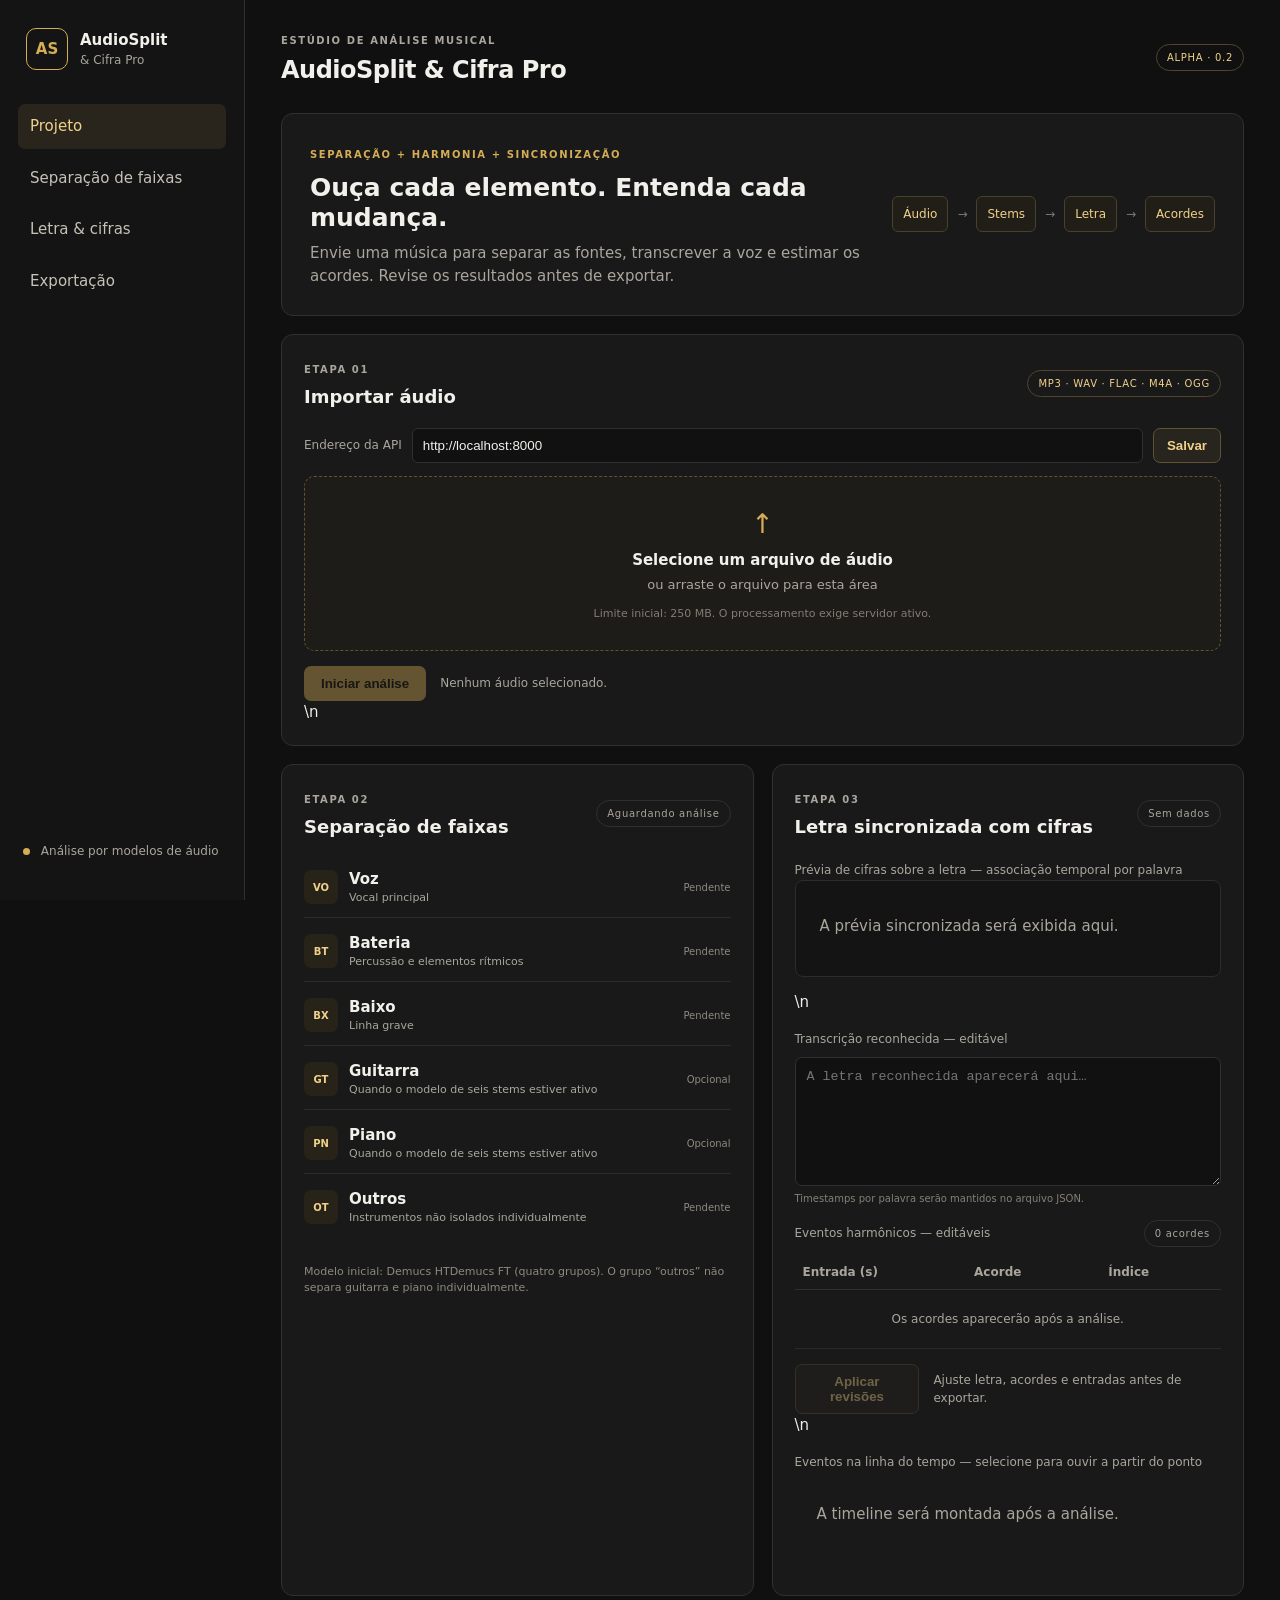
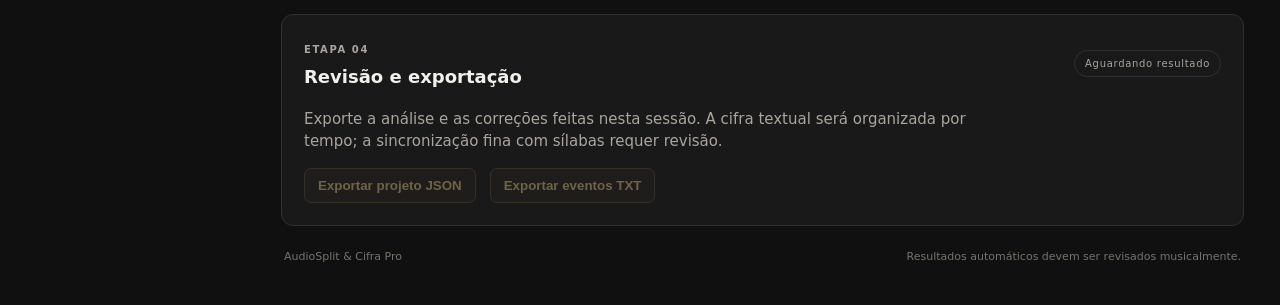
==== frontend/index.html @ b0088428 "fix: corrigir linhas de stems opcionais na interface" ====
<!doctype html>
<html lang="pt-BR">
<head>
  <meta charset="utf-8">
  <meta name="viewport" content="width=device-width,initial-scale=1">
  <meta name="theme-color" content="#101010">
  <meta name="description" content="Separação de faixas e sincronização de cifras com a letra.">
  <title>AudioSplit & Cifra Pro</title>
  <link rel="stylesheet" href="./styles.css">
</head>
<body>
<div class="app-shell">
  <aside class="sidebar" id="sidebar">
    <div class="brand"><span class="brand-mark">AS</span><div><strong>AudioSplit</strong><small>& Cifra Pro</small></div></div>
    <nav aria-label="Navegação principal">
      <a class="nav-item active" href="#projeto">Projeto</a>
      <a class="nav-item" href="#faixas">Separação de faixas</a>
      <a class="nav-item" href="#letra-cifras">Letra & cifras</a>
      <a class="nav-item" href="#exportacao">Exportação</a>
    </nav>
    <div class="sidebar-note"><span class="status-dot"></span> Análise por modelos de áudio</div>
  </aside>
  <main class="main-content">
    <header class="topbar">
      <button class="icon-button" id="menu-toggle" aria-label="Abrir ou recolher menu">☰</button>
      <div><span class="eyebrow">ESTÚDIO DE ANÁLISE MUSICAL</span><h1>AudioSplit & Cifra Pro</h1></div>
      <span class="version">ALPHA · 0.2</span>
    </header>

    <section class="intro panel" id="projeto">
      <div><span class="eyebrow gold">SEPARAÇÃO + HARMONIA + SINCRONIZAÇÃO</span>
        <h2>Ouça cada elemento. Entenda cada mudança.</h2>
        <p>Envie uma música para separar as fontes, transcrever a voz e estimar os acordes. Revise os resultados antes de exportar.</p>
      </div>
      <div class="pipeline" aria-label="Etapas do processamento"><span>Áudio</span><i>→</i><span>Stems</span><i>→</i><span>Letra</span><i>→</i><span>Acordes</span></div>
    </section>

    <section class="panel upload-panel">
      <div class="section-heading"><div><span class="eyebrow">ETAPA 01</span><h2>Importar áudio</h2></div><span class="tag">MP3 · WAV · FLAC · M4A · OGG</span></div>
      <div class="api-config"><label for="api-url">Endereço da API</label><input id="api-url" type="url" placeholder="http://localhost:8000"><button id="save-api" class="secondary-button">Salvar</button></div>
      <label class="dropzone" for="audio-file" id="dropzone">
        <span class="upload-icon">↑</span><strong>Selecione um arquivo de áudio</strong>
        <span>ou arraste o arquivo para esta área</span><small>Limite inicial: 250 MB. O processamento exige servidor ativo.</small>
        <input id="audio-file" type="file" accept="audio/*,.flac">
      </label>
      <div class="file-row" id="file-info" hidden></div>
      <div class="actions"><button class="primary-button" id="start-analysis" disabled>Iniciar análise</button><span class="helper" id="upload-status" role="status">Nenhum áudio selecionado.</span></div>\n      <audio id="source-player" class="source-player" controls hidden></audio>
      <div class="job-progress" id="job-progress" hidden><div class="progress-track"><span id="progress-fill"></span></div><div class="progress-meta"><span id="job-message">Aguardando…</span><strong id="progress-value">0%</strong></div></div>
    </section>

    <section class="workspace-grid">
      <section class="panel" id="faixas">
        <div class="section-heading"><div><span class="eyebrow">ETAPA 02</span><h2>Separação de faixas</h2></div><span class="tag muted" id="stems-status">Aguardando análise</span></div>
        <div class="stem-list">
          <div class="stem" data-stem="vocals"><span class="stem-icon">VO</span><div><strong>Voz</strong><small>Vocal principal</small></div><span class="pending">Pendente</span></div>
          <div class="stem" data-stem="drums"><span class="stem-icon">BT</span><div><strong>Bateria</strong><small>Percussão e elementos rítmicos</small></div><span class="pending">Pendente</span></div>
          <div class="stem" data-stem="bass"><span class="stem-icon">BX</span><div><strong>Baixo</strong><small>Linha grave</small></div><span class="pending">Pendente</span></div>
          <div class="stem" data-stem="guitar"><span class="stem-icon">GT</span><div><strong>Guitarra</strong><small>Quando o modelo de seis stems estiver ativo</small></div><span class="pending">Opcional</span></div>
          <div class="stem" data-stem="piano"><span class="stem-icon">PN</span><div><strong>Piano</strong><small>Quando o modelo de seis stems estiver ativo</small></div><span class="pending">Opcional</span></div>
          <div class="stem" data-stem="other"><span class="stem-icon">OT</span><div><strong>Outros</strong><small>Instrumentos não isolados individualmente</small></div><span class="pending">Pendente</span></div>
        </div>
        <div id="stem-players" class="stem-players"></div>
        <p class="disclaimer">Modelo inicial: Demucs HTDemucs FT (quatro grupos). O grupo “outros” não separa guitarra e piano individualmente.</p>
      </section>

      <section class="panel" id="letra-cifras">
        <div class="section-heading"><div><span class="eyebrow">ETAPA 03</span><h2>Letra sincronizada com cifras</h2></div><span class="tag muted" id="timeline-status">Sem dados</span></div>
        <div class="result-block"><label>Prévia de cifras sobre a letra — associação temporal por palavra</label><div id="lyric-chord-view" class="lyric-chord-view"><span class="empty-cell">A prévia sincronizada será exibida aqui.</span></div></div>\n        <div class="result-block"><label for="lyrics-editor">Transcrição reconhecida — editável</label><textarea id="lyrics-editor" rows="7" placeholder="A letra reconhecida aparecerá aqui…"></textarea><small id="lyric-meta">Timestamps por palavra serão mantidos no arquivo JSON.</small></div>
        <div class="result-block"><div class="section-heading compact"><label>Eventos harmônicos — editáveis</label><span id="chord-count" class="tag muted">0 acordes</span></div>
          <div class="table-wrap"><table class="chord-table"><thead><tr><th>Entrada (s)</th><th>Acorde</th><th>Índice</th></tr></thead><tbody id="chord-rows"><tr><td colspan="3" class="empty-cell">Os acordes aparecerão após a análise.</td></tr></tbody></table></div>
        </div>
        <div class="actions"><button class="secondary-button" id="save-edits" disabled>Aplicar revisões</button><span class="helper" id="edit-status">Ajuste letra, acordes e entradas antes de exportar.</span></div>\n        <div class="result-block"><label>Eventos na linha do tempo — selecione para ouvir a partir do ponto</label><div id="timeline-events" class="timeline-events"><span class="empty-cell">A timeline será montada após a análise.</span></div></div>
      </section>
    </section>

    <section class="panel export-panel" id="exportacao">
      <div class="section-heading"><div><span class="eyebrow">ETAPA 04</span><h2>Revisão e exportação</h2></div><span class="tag muted" id="export-status">Aguardando resultado</span></div>
      <p>Exporte a análise e as correções feitas nesta sessão. A cifra textual será organizada por tempo; a sincronização fina com sílabas requer revisão.</p>
      <div class="actions"><button class="secondary-button" id="export-json" disabled>Exportar projeto JSON</button><button class="secondary-button" id="export-text" disabled>Exportar eventos TXT</button></div>
    </section>
    <footer>AudioSplit & Cifra Pro <span>Resultados automáticos devem ser revisados musicalmente.</span></footer>
  </main>
</div>
<script src="./app.js"></script>
</body>
</html>
---- frontend/styles.css ----
:root{color-scheme:dark;--bg:#101010;--panel:#191919;--panel2:#202020;--line:#303030;--text:#f2f0eb;--muted:#aaa69d;--gold:#d5ad55;--gold2:#f0d18b;--green:#76b58a}*{box-sizing:border-box}body{margin:0;background:var(--bg);color:var(--text);font:15px/1.5 Inter,ui-sans-serif,system-ui,-apple-system,"Segoe UI",sans-serif}.app-shell{min-height:100vh}.sidebar{position:fixed;inset:0 auto 0 0;width:245px;background:#141414;border-right:1px solid var(--line);padding:28px 18px;display:flex;flex-direction:column;z-index:5;transition:transform .2s}.brand{display:flex;align-items:center;gap:12px;padding:0 8px 34px}.brand-mark{display:grid;place-items:center;width:42px;height:42px;border:1px solid var(--gold);border-radius:10px;color:var(--gold);font-weight:800}.brand strong,.brand small{display:block}.brand small{color:var(--muted);font-size:12px}.sidebar nav{display:grid;gap:7px}.nav-item{color:#c7c2b8;text-decoration:none;padding:11px 12px;border-radius:7px}.nav-item:hover,.nav-item.active{background:#29251d;color:var(--gold2)}.sidebar-note{margin-top:auto;color:var(--muted);font-size:12px;padding:12px 5px}.status-dot{display:inline-block;width:7px;height:7px;background:var(--gold);border-radius:50%;margin-right:7px}.main-content{margin-left:245px;max-width:1600px;padding:28px 36px 20px}.topbar{display:flex;align-items:center;gap:16px;margin-bottom:25px}.topbar h1{font-size:24px;margin:1px 0 0;letter-spacing:-.5px}.eyebrow{font-size:10px;letter-spacing:1.6px;color:var(--muted);font-weight:700}.gold{color:var(--gold)}.version,.tag{margin-left:auto;border:1px solid #51452c;color:var(--gold2);border-radius:20px;padding:5px 10px;font-size:10px;letter-spacing:.7px}.tag.muted{border-color:var(--line);color:var(--muted)}.icon-button{display:none;background:none;border:1px solid var(--line);color:var(--text);padding:8px 10px;border-radius:7px}.panel{background:var(--panel);border:1px solid var(--line);border-radius:12px;padding:22px;margin-bottom:18px}.intro{display:flex;align-items:center;justify-content:space-between;gap:28px;padding:28px}.intro h2{font-size:25px;line-height:1.2;margin:9px 0}.intro p,.export-panel p{color:var(--muted);max-width:700px;margin:0}.pipeline{display:flex;align-items:center;gap:9px;white-space:nowrap;color:var(--gold2);font-size:12px}.pipeline span{padding:8px 10px;border:1px solid #49402e;border-radius:6px;background:#211e18}.pipeline i{font-style:normal;color:#777}.section-heading{display:flex;align-items:center;justify-content:space-between;margin-bottom:18px}.section-heading h2{font-size:18px;margin:3px 0 0}.dropzone{min-height:175px;border:1px dashed #625234;border-radius:10px;background:#1e1c18;display:flex;flex-direction:column;align-items:center;justify-content:center;gap:4px;cursor:pointer;text-align:center;padding:18px}.dropzone:hover{border-color:var(--gold);background:#242118}.upload-icon{font-size:27px;color:var(--gold)}.dropzone>span:not(.upload-icon){font-size:13px;color:var(--muted)}.dropzone small{color:#817d73;font-size:11px;margin-top:7px}.dropzone input{position:absolute;width:1px;height:1px;opacity:0}.file-row{margin-top:12px;color:var(--gold2);font-size:13px}.actions{display:flex;align-items:center;gap:14px;margin-top:15px}.primary-button{background:var(--gold);color:#17130b;border:0;border-radius:7px;padding:10px 17px;font-weight:750;cursor:pointer}.primary-button:disabled{opacity:.4;cursor:not-allowed}.helper{font-size:12px;color:var(--muted)}.workspace-grid{display:grid;grid-template-columns:1fr 1fr;gap:18px}.workspace-grid .panel{margin-bottom:18px}.stem-list{display:grid;gap:4px}.stem{display:flex;align-items:center;gap:11px;padding:10px 0;border-bottom:1px solid #2b2b2b}.stem:last-child{border:0}.stem-icon{width:34px;height:34px;display:grid;place-items:center;background:#282319;color:var(--gold2);border-radius:7px;font-size:10px;font-weight:800}.stem div{flex:1}.stem strong,.stem small{display:block}.stem small{color:var(--muted);font-size:11px}.pending{font-size:10px;color:#8f8a80}.disclaimer{font-size:11px;color:#8e897f;margin:13px 0 0}.timeline-empty{min-height:230px;display:flex;flex-direction:column;align-items:center;justify-content:center;text-align:center;padding:12px}.wave-symbol{font-size:36px;color:var(--gold);margin-bottom:8px}.timeline-empty p{max-width:390px;color:var(--muted);font-size:12px;margin:7px 0}.export-panel{min-height:110px}footer{display:flex;justify-content:space-between;color:#77736b;font-size:11px;padding:5px 3px 20px}@media(max-width:1050px){.intro{align-items:flex-start;flex-direction:column}.pipeline{flex-wrap:wrap}.workspace-grid{grid-template-columns:1fr}}@media(max-width:700px){.sidebar{transform:translateX(-100%);box-shadow:12px 0 35px #0008}.sidebar.open{transform:translateX(0)}.main-content{margin-left:0;padding:18px 14px}.icon-button{display:block}.topbar h1{font-size:19px}.version{font-size:9px}.panel{padding:17px}.intro{padding:21px}.intro h2{font-size:21px}.pipeline{gap:5px}.pipeline span{padding:6px 7px;font-size:10px}.actions{align-items:flex-start;flex-direction:column}.stem small{max-width:190px}footer{gap:10px;flex-direction:column}}
/* Upload and analysis controls */
.api-config{display:flex;align-items:center;gap:10px;margin:0 0 13px}.api-config label,.result-block>label,.compact>label{font-size:12px;color:var(--muted)}.api-config input{flex:1;min-width:0;background:#111;border:1px solid var(--line);border-radius:6px;color:var(--text);padding:9px 10px}.secondary-button{background:#28251f;color:var(--gold2);border:1px solid #625234;border-radius:7px;padding:9px 13px;font-weight:650;cursor:pointer}.secondary-button:disabled{opacity:.4;cursor:not-allowed}.dropzone.dragging{border-color:var(--gold);background:#29251b}.job-progress{margin-top:17px}.progress-track{height:7px;background:#333;border-radius:10px;overflow:hidden}.progress-track span{display:block;height:100%;width:0;background:var(--gold);transition:width .3s}.progress-meta{display:flex;justify-content:space-between;gap:12px;margin-top:7px;color:var(--muted);font-size:11px}.progress-meta strong{color:var(--gold2)}.error-text{color:#e28d7d!important}.stem .ready{color:var(--green)}.stem-players{display:grid;gap:9px;margin-top:14px}.stem-player{display:grid;grid-template-columns:58px 1fr;align-items:center;gap:10px}.stem-player strong{font-size:10px;color:var(--gold2)}.stem-player audio{width:100%;height:34px}.result-block{margin:14px 0}.result-block textarea{display:block;width:100%;margin-top:7px;background:#111;border:1px solid var(--line);border-radius:7px;color:var(--text);padding:11px;resize:vertical;font:13px/1.6 inherit}.result-block small{display:block;color:#858077;font-size:10px;margin-top:5px}.compact{margin:0 0 8px}.compact .tag{margin-left:auto}.table-wrap{overflow-x:auto}.chord-table{width:100%;border-collapse:collapse;font-size:12px}.chord-table th{text-align:left;color:var(--muted);font-weight:600;padding:8px;border-bottom:1px solid var(--line)}.chord-table td{padding:6px 8px;border-bottom:1px solid #292929}.chord-table input{width:100%;min-width:70px;background:#111;border:1px solid #3a3a3a;border-radius:5px;color:var(--text);padding:7px}.chord-table td:first-child{width:36%}.chord-table td:last-child{color:var(--muted);white-space:nowrap}.empty-cell{text-align:center;color:var(--muted);padding:20px!important}.section-heading.compact{margin-bottom:8px}
@media(max-width:700px){.api-config{flex-wrap:wrap}.api-config label{width:100%}.api-config input{min-width:65%}.stem-player{grid-template-columns:45px 1fr}.chord-table{min-width:310px}}

.source-player{display:block;width:100%;height:38px;margin-top:14px}.source-player[hidden]{display:none}.timeline-events{display:flex;gap:7px;overflow-x:auto;padding:10px 2px 14px;scroll-snap-type:x proximity}.timeline-event{min-width:110px;max-width:180px;display:flex;flex-direction:column;align-items:flex-start;gap:3px;text-align:left;padding:9px;background:#121212;border:1px solid #353535;border-radius:7px;color:var(--text);cursor:pointer;scroll-snap-align:start}.timeline-event small{font-size:10px;color:var(--muted);font-variant-numeric:tabular-nums}.timeline-event strong{font-size:13px;white-space:nowrap;overflow:hidden;text-overflow:ellipsis;max-width:100%}.timeline-event em{font-size:9px;font-style:normal;letter-spacing:1px;color:var(--muted)}.timeline-event.chord{border-top:2px solid var(--gold)}.timeline-event.word{border-top:2px solid #71899a}.timeline-event.playing{background:#3a301d;border-color:var(--gold);box-shadow:0 0 0 1px #d5ad5544}

.lyric-chord-view{display:flex;align-items:flex-end;gap:10px;overflow-x:auto;padding:14px 4px 18px;border:1px solid #2c2c2c;border-radius:8px;background:#141414;min-height:90px}.lyric-token{display:flex;flex-direction:column;align-items:center;gap:4px;min-width:42px}.lyric-chord-labels{height:20px;display:flex;align-items:center;gap:3px}.lyric-chord-labels strong{font-size:11px;color:var(--gold2);background:#342b19;border:1px solid #625234;border-radius:4px;padding:1px 4px}.lyric-word{font-size:14px;color:var(--text);white-space:nowrap}.lyric-token small{font-size:9px;color:#77736b;font-variant-numeric:tabular-nums}
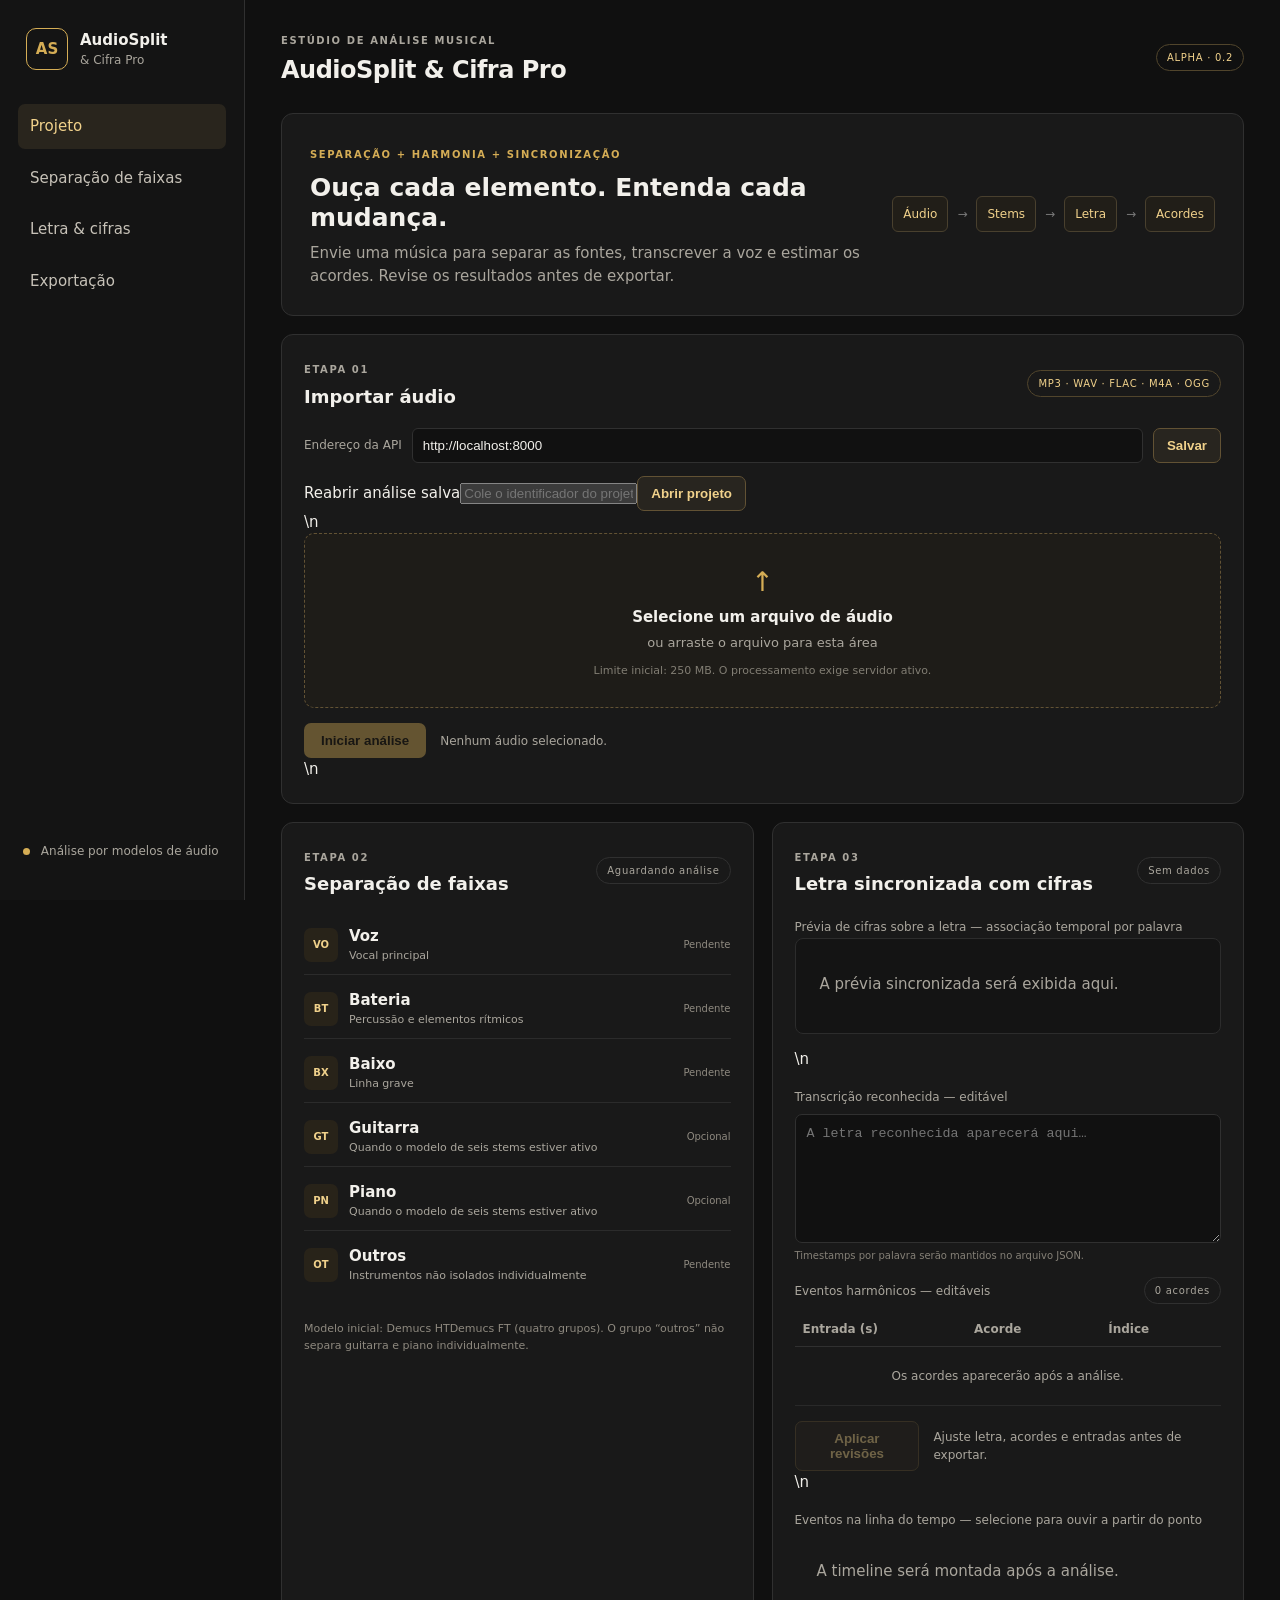
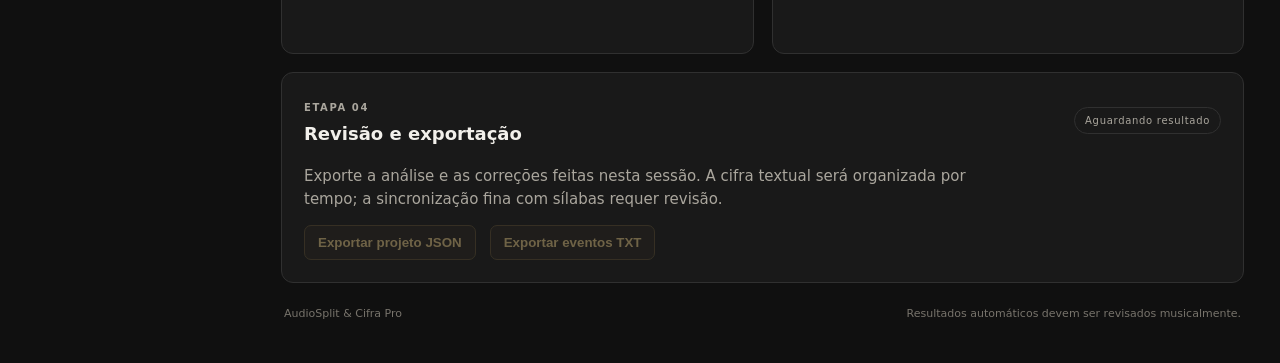
==== commit 2a4ee687: "feat: permitir reabrir projetos pelo identificador" ====
--- a/frontend/index.html
+++ b/frontend/index.html
@@ -38,7 +38,7 @@
     <section class="panel upload-panel">
       <div class="section-heading"><div><span class="eyebrow">ETAPA 01</span><h2>Importar áudio</h2></div><span class="tag">MP3 · WAV · FLAC · M4A · OGG</span></div>
       <div class="api-config"><label for="api-url">Endereço da API</label><input id="api-url" type="url" placeholder="http://localhost:8000"><button id="save-api" class="secondary-button">Salvar</button></div>
-      <label class="dropzone" for="audio-file" id="dropzone">
+      <div class="project-load"><label for="job-id-input">Reabrir análise salva</label><input id="job-id-input" type="text" placeholder="Cole o identificador do projeto"><button id="load-project" class="secondary-button">Abrir projeto</button></div>\n      <label class="dropzone" for="audio-file" id="dropzone">
         <span class="upload-icon">↑</span><strong>Selecione um arquivo de áudio</strong>
         <span>ou arraste o arquivo para esta área</span><small>Limite inicial: 250 MB. O processamento exige servidor ativo.</small>
         <input id="audio-file" type="file" accept="audio/*,.flac">
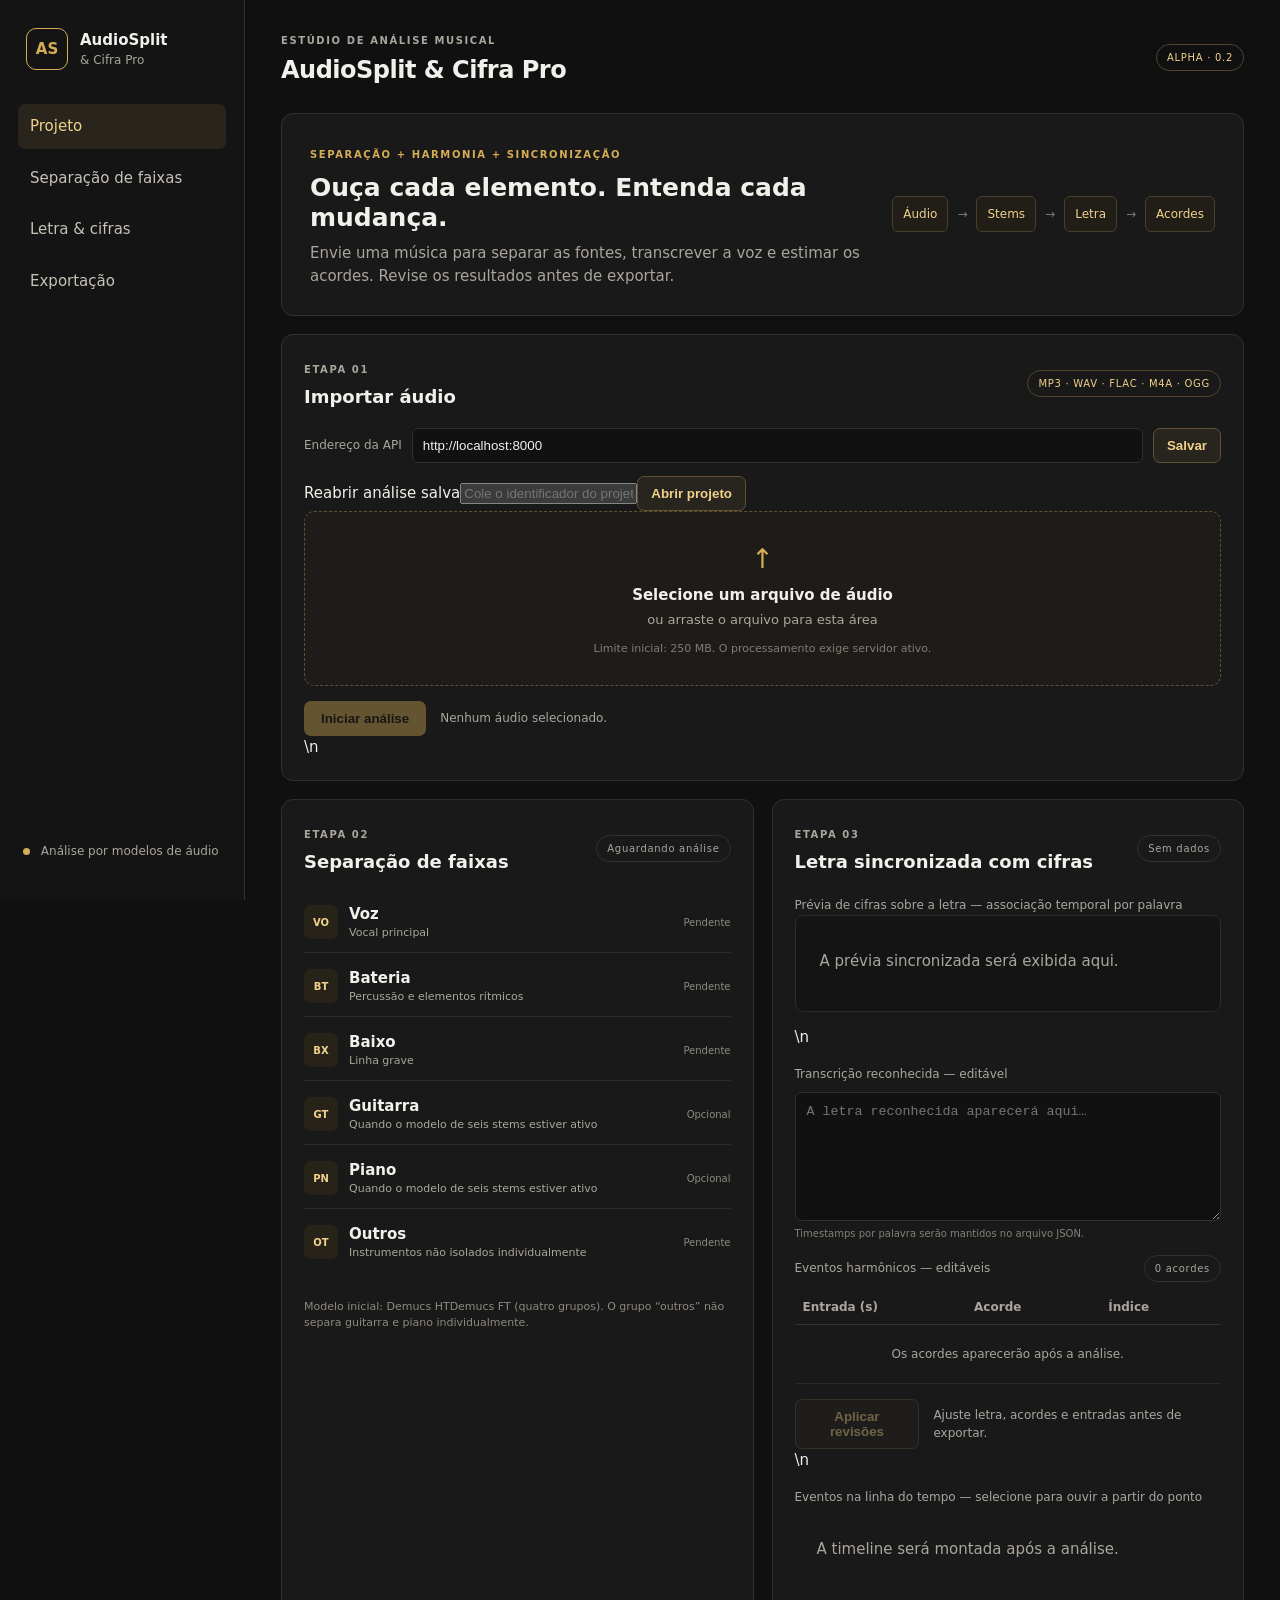
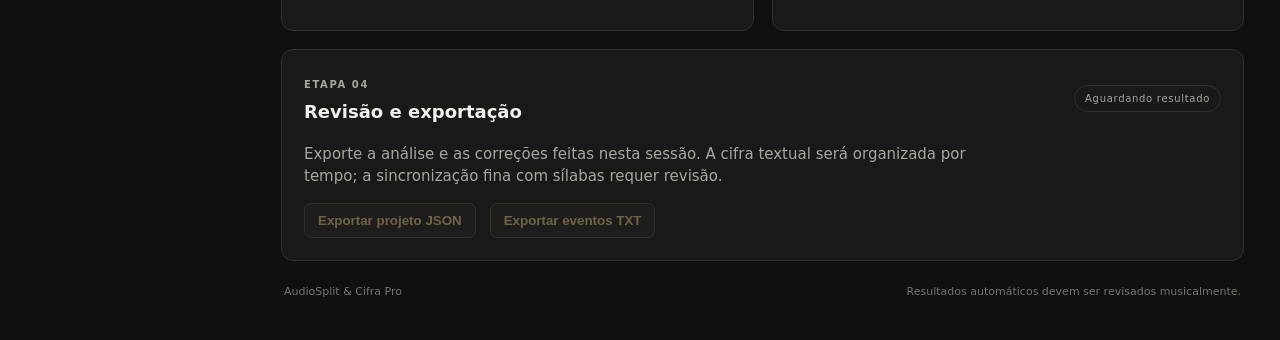
==== commit 408d9529: "fix: corrigir formatação do campo de reabertura" ====
--- a/frontend/index.html
+++ b/frontend/index.html
@@ -38,7 +38,8 @@
     <section class="panel upload-panel">
       <div class="section-heading"><div><span class="eyebrow">ETAPA 01</span><h2>Importar áudio</h2></div><span class="tag">MP3 · WAV · FLAC · M4A · OGG</span></div>
       <div class="api-config"><label for="api-url">Endereço da API</label><input id="api-url" type="url" placeholder="http://localhost:8000"><button id="save-api" class="secondary-button">Salvar</button></div>
-      <div class="project-load"><label for="job-id-input">Reabrir análise salva</label><input id="job-id-input" type="text" placeholder="Cole o identificador do projeto"><button id="load-project" class="secondary-button">Abrir projeto</button></div>\n      <label class="dropzone" for="audio-file" id="dropzone">
+      <div class="project-load"><label for="job-id-input">Reabrir análise salva</label><input id="job-id-input" type="text" placeholder="Cole o identificador do projeto"><button id="load-project" class="secondary-button">Abrir projeto</button></div>
+      <label class="dropzone" for="audio-file" id="dropzone">
         <span class="upload-icon">↑</span><strong>Selecione um arquivo de áudio</strong>
         <span>ou arraste o arquivo para esta área</span><small>Limite inicial: 250 MB. O processamento exige servidor ativo.</small>
         <input id="audio-file" type="file" accept="audio/*,.flac">
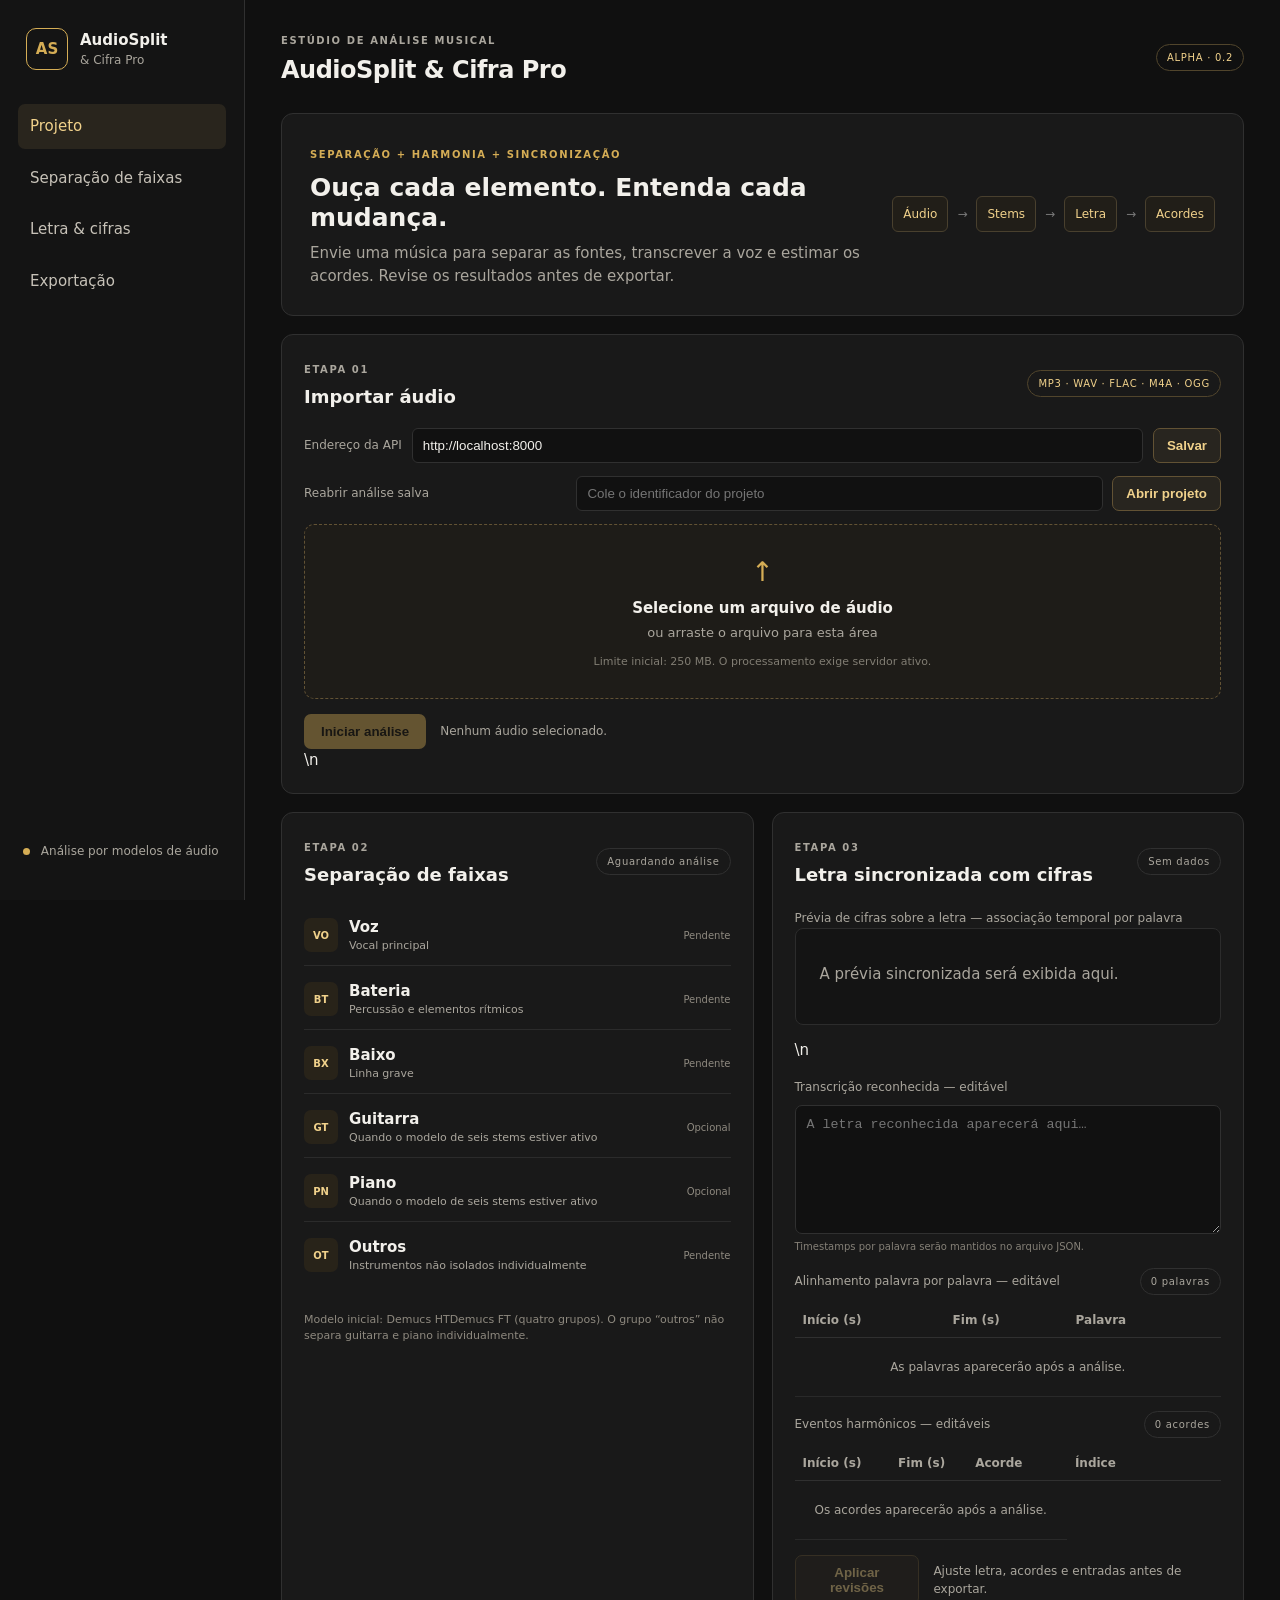
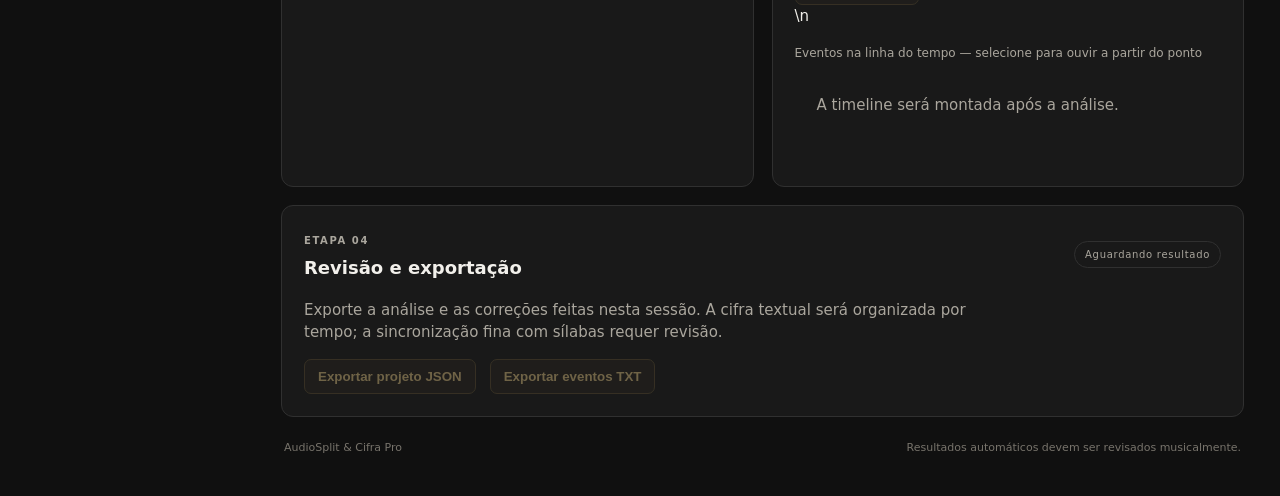
==== commit 07b40db5: "feat: adicionar editor de timestamps por palavra e acorde" ====
--- a/frontend/index.html
+++ b/frontend/index.html
@@ -67,8 +67,11 @@
       <section class="panel" id="letra-cifras">
         <div class="section-heading"><div><span class="eyebrow">ETAPA 03</span><h2>Letra sincronizada com cifras</h2></div><span class="tag muted" id="timeline-status">Sem dados</span></div>
         <div class="result-block"><label>Prévia de cifras sobre a letra — associação temporal por palavra</label><div id="lyric-chord-view" class="lyric-chord-view"><span class="empty-cell">A prévia sincronizada será exibida aqui.</span></div></div>\n        <div class="result-block"><label for="lyrics-editor">Transcrição reconhecida — editável</label><textarea id="lyrics-editor" rows="7" placeholder="A letra reconhecida aparecerá aqui…"></textarea><small id="lyric-meta">Timestamps por palavra serão mantidos no arquivo JSON.</small></div>
+        <div class="result-block"><div class="section-heading compact"><label>Alinhamento palavra por palavra — editável</label><span id="word-count" class="tag muted">0 palavras</span></div>
+          <div class="table-wrap"><table class="chord-table word-table"><thead><tr><th>Início (s)</th><th>Fim (s)</th><th>Palavra</th></tr></thead><tbody id="word-rows"><tr><td colspan="3" class="empty-cell">As palavras aparecerão após a análise.</td></tr></tbody></table></div>
+        </div>
         <div class="result-block"><div class="section-heading compact"><label>Eventos harmônicos — editáveis</label><span id="chord-count" class="tag muted">0 acordes</span></div>
-          <div class="table-wrap"><table class="chord-table"><thead><tr><th>Entrada (s)</th><th>Acorde</th><th>Índice</th></tr></thead><tbody id="chord-rows"><tr><td colspan="3" class="empty-cell">Os acordes aparecerão após a análise.</td></tr></tbody></table></div>
+          <div class="table-wrap"><table class="chord-table"><thead><tr><th>Início (s)</th><th>Fim (s)</th><th>Acorde</th><th>Índice</th></tr></thead><tbody id="chord-rows"><tr><td colspan="3" class="empty-cell">Os acordes aparecerão após a análise.</td></tr></tbody></table></div>
         </div>
         <div class="actions"><button class="secondary-button" id="save-edits" disabled>Aplicar revisões</button><span class="helper" id="edit-status">Ajuste letra, acordes e entradas antes de exportar.</span></div>\n        <div class="result-block"><label>Eventos na linha do tempo — selecione para ouvir a partir do ponto</label><div id="timeline-events" class="timeline-events"><span class="empty-cell">A timeline será montada após a análise.</span></div></div>
       </section>
--- a/frontend/styles.css
+++ b/frontend/styles.css
@@ -6,3 +6,6 @@
 .source-player{display:block;width:100%;height:38px;margin-top:14px}.source-player[hidden]{display:none}.timeline-events{display:flex;gap:7px;overflow-x:auto;padding:10px 2px 14px;scroll-snap-type:x proximity}.timeline-event{min-width:110px;max-width:180px;display:flex;flex-direction:column;align-items:flex-start;gap:3px;text-align:left;padding:9px;background:#121212;border:1px solid #353535;border-radius:7px;color:var(--text);cursor:pointer;scroll-snap-align:start}.timeline-event small{font-size:10px;color:var(--muted);font-variant-numeric:tabular-nums}.timeline-event strong{font-size:13px;white-space:nowrap;overflow:hidden;text-overflow:ellipsis;max-width:100%}.timeline-event em{font-size:9px;font-style:normal;letter-spacing:1px;color:var(--muted)}.timeline-event.chord{border-top:2px solid var(--gold)}.timeline-event.word{border-top:2px solid #71899a}.timeline-event.playing{background:#3a301d;border-color:var(--gold);box-shadow:0 0 0 1px #d5ad5544}
 
 .lyric-chord-view{display:flex;align-items:flex-end;gap:10px;overflow-x:auto;padding:14px 4px 18px;border:1px solid #2c2c2c;border-radius:8px;background:#141414;min-height:90px}.lyric-token{display:flex;flex-direction:column;align-items:center;gap:4px;min-width:42px}.lyric-chord-labels{height:20px;display:flex;align-items:center;gap:3px}.lyric-chord-labels strong{font-size:11px;color:var(--gold2);background:#342b19;border:1px solid #625234;border-radius:4px;padding:1px 4px}.lyric-word{font-size:14px;color:var(--text);white-space:nowrap}.lyric-token small{font-size:9px;color:#77736b;font-variant-numeric:tabular-nums}
+
+.project-load{display:grid;grid-template-columns:minmax(120px,1fr) minmax(180px,2fr) auto;align-items:center;gap:9px;margin:0 0 13px}.project-load label{font-size:12px;color:var(--muted)}.project-load input{min-width:0;background:#111;border:1px solid var(--line);border-radius:6px;color:var(--text);padding:9px 10px}
+@media(max-width:700px){.project-load{grid-template-columns:1fr 1fr}.project-load label{grid-column:1/-1}.project-load input{grid-column:1/2}.project-load button{grid-column:2/3}}
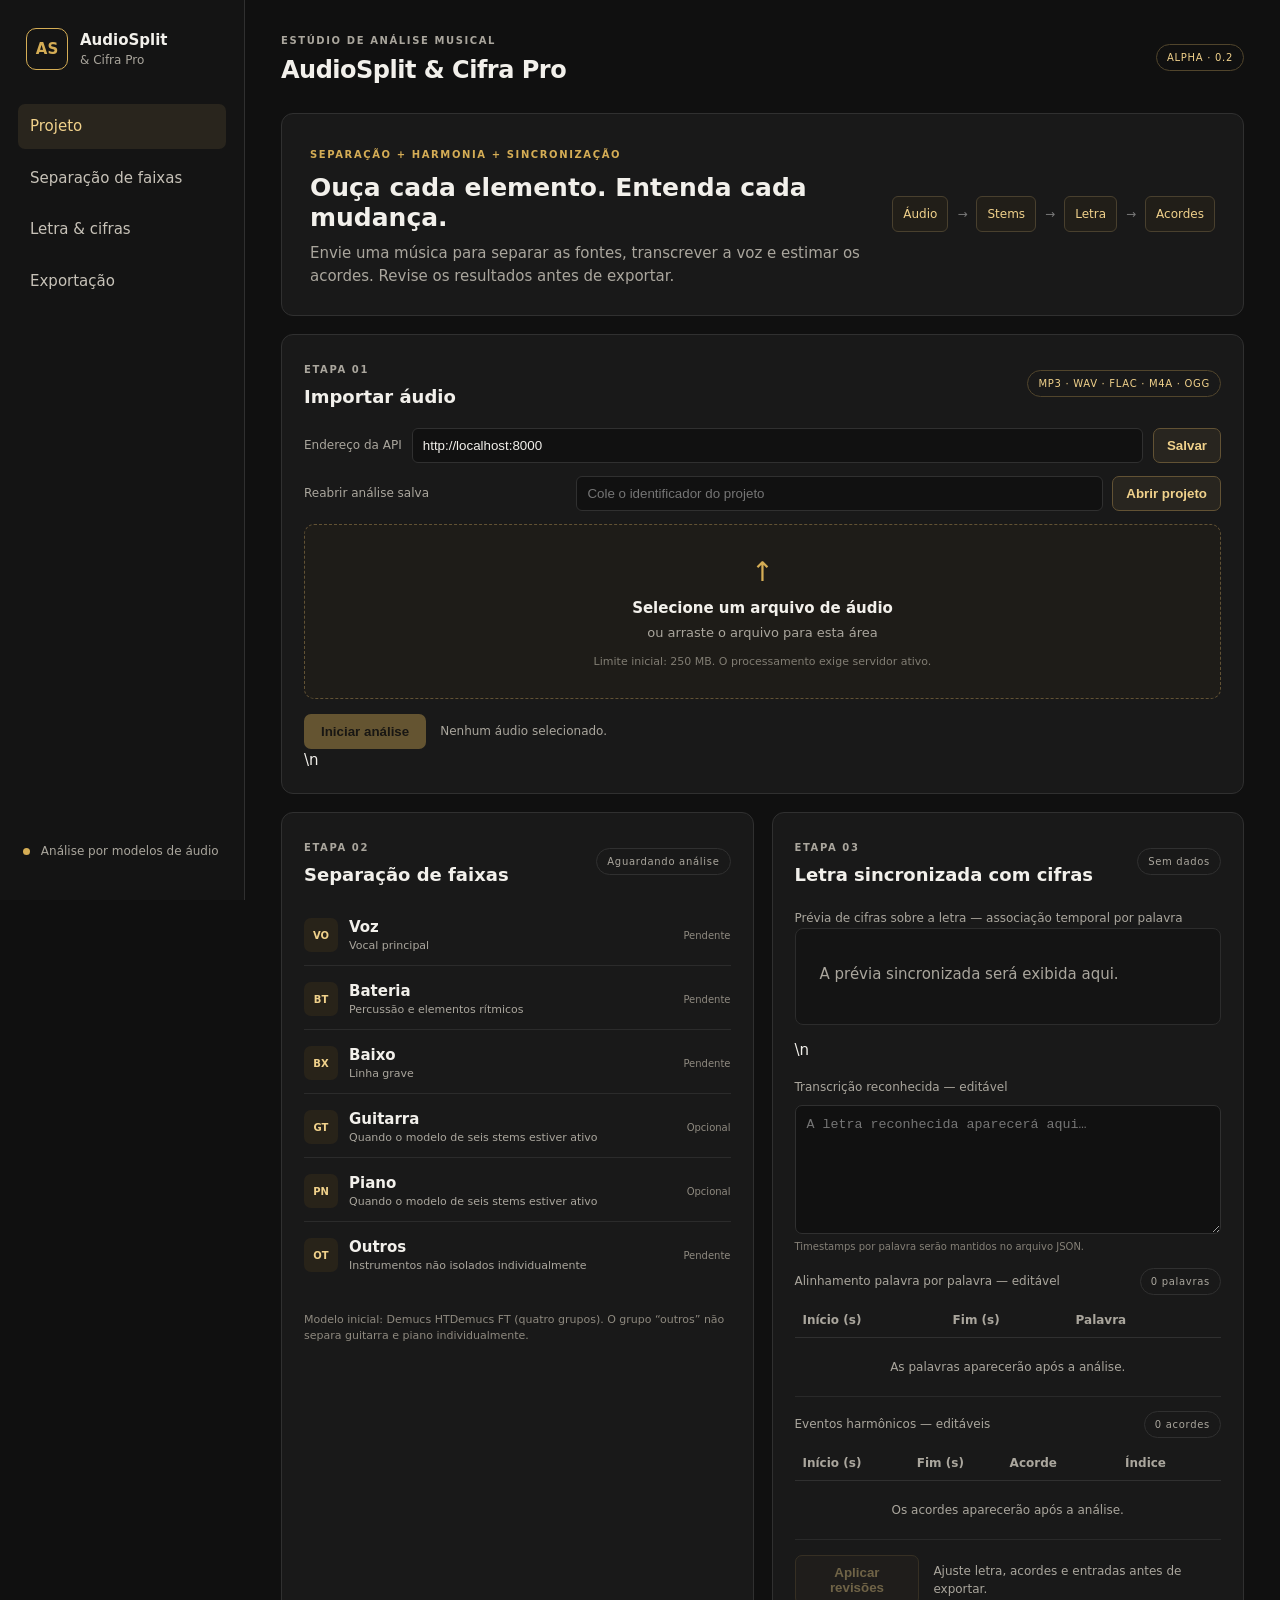
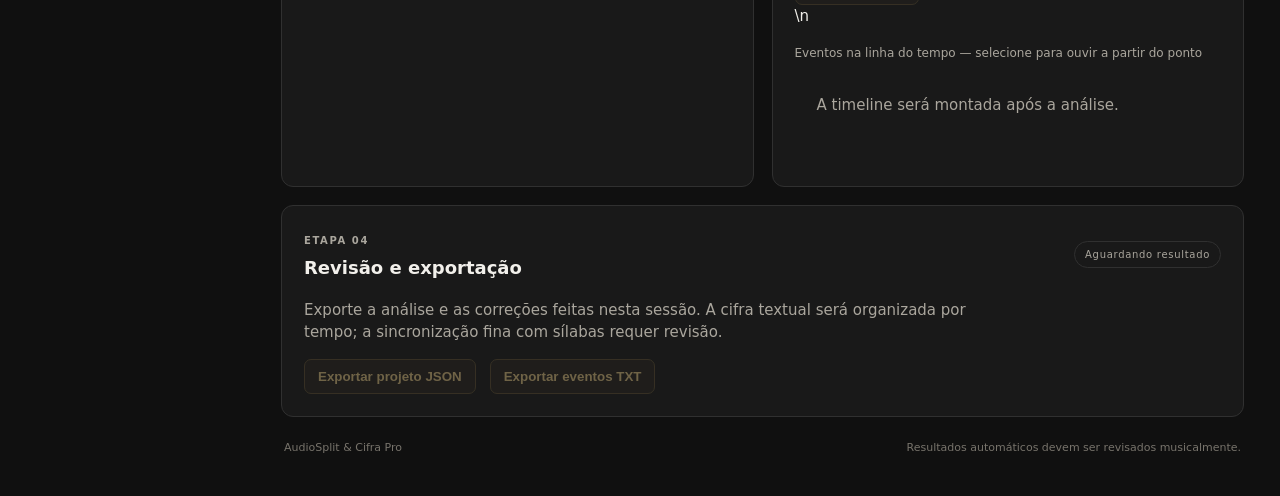
==== commit 71df688a: "fix: ajustar mensagem vazia da tabela de acordes" ====
--- a/frontend/index.html
+++ b/frontend/index.html
@@ -71,7 +71,7 @@
           <div class="table-wrap"><table class="chord-table word-table"><thead><tr><th>Início (s)</th><th>Fim (s)</th><th>Palavra</th></tr></thead><tbody id="word-rows"><tr><td colspan="3" class="empty-cell">As palavras aparecerão após a análise.</td></tr></tbody></table></div>
         </div>
         <div class="result-block"><div class="section-heading compact"><label>Eventos harmônicos — editáveis</label><span id="chord-count" class="tag muted">0 acordes</span></div>
-          <div class="table-wrap"><table class="chord-table"><thead><tr><th>Início (s)</th><th>Fim (s)</th><th>Acorde</th><th>Índice</th></tr></thead><tbody id="chord-rows"><tr><td colspan="3" class="empty-cell">Os acordes aparecerão após a análise.</td></tr></tbody></table></div>
+          <div class="table-wrap"><table class="chord-table"><thead><tr><th>Início (s)</th><th>Fim (s)</th><th>Acorde</th><th>Índice</th></tr></thead><tbody id="chord-rows"><tr><td colspan="4" class="empty-cell">Os acordes aparecerão após a análise.</td></tr></tbody></table></div>
         </div>
         <div class="actions"><button class="secondary-button" id="save-edits" disabled>Aplicar revisões</button><span class="helper" id="edit-status">Ajuste letra, acordes e entradas antes de exportar.</span></div>\n        <div class="result-block"><label>Eventos na linha do tempo — selecione para ouvir a partir do ponto</label><div id="timeline-events" class="timeline-events"><span class="empty-cell">A timeline será montada após a análise.</span></div></div>
       </section>
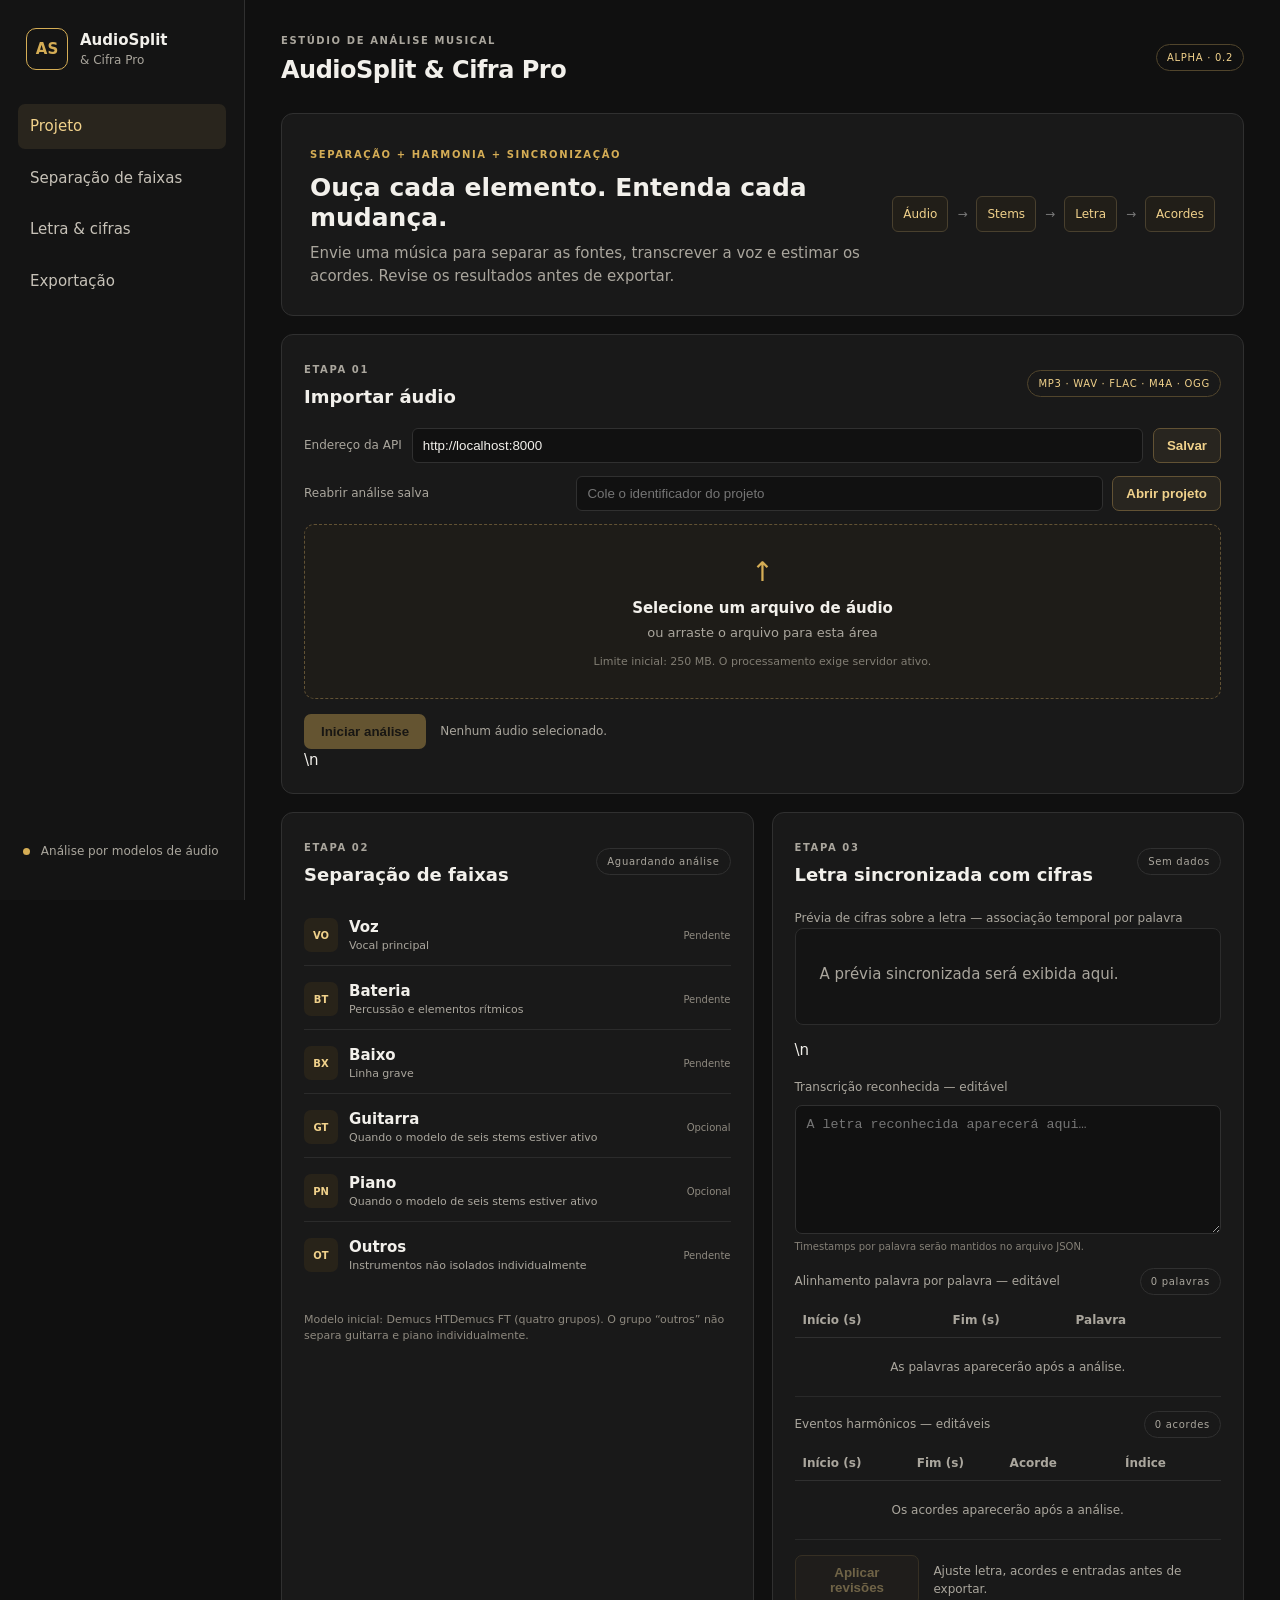
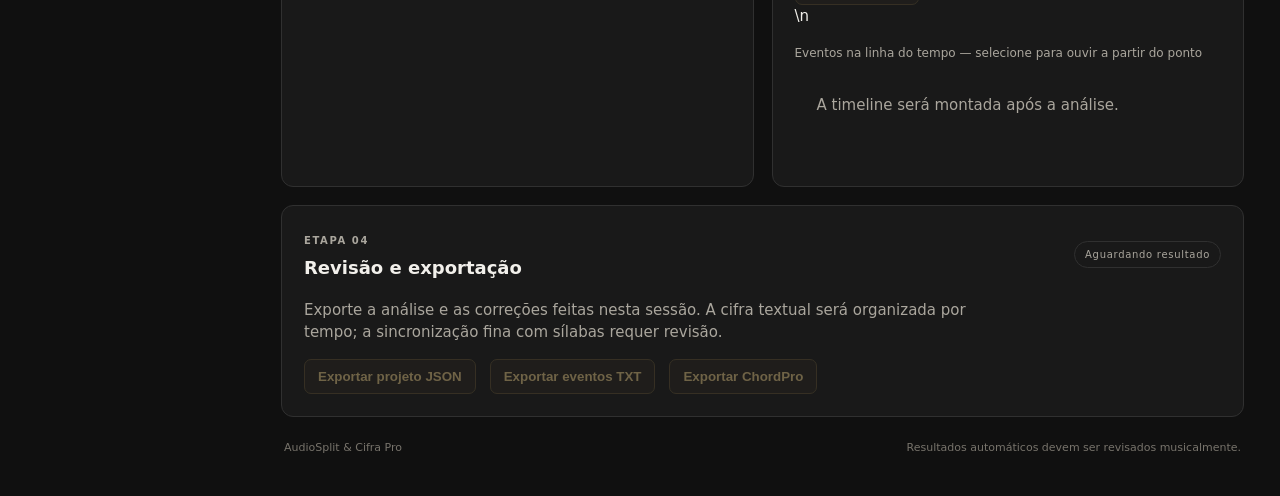
==== commit bf601c4e: "feat: adicionar exportação ChordPro" ====
--- a/frontend/index.html
+++ b/frontend/index.html
@@ -80,7 +80,7 @@
     <section class="panel export-panel" id="exportacao">
       <div class="section-heading"><div><span class="eyebrow">ETAPA 04</span><h2>Revisão e exportação</h2></div><span class="tag muted" id="export-status">Aguardando resultado</span></div>
       <p>Exporte a análise e as correções feitas nesta sessão. A cifra textual será organizada por tempo; a sincronização fina com sílabas requer revisão.</p>
-      <div class="actions"><button class="secondary-button" id="export-json" disabled>Exportar projeto JSON</button><button class="secondary-button" id="export-text" disabled>Exportar eventos TXT</button></div>
+      <div class="actions"><button class="secondary-button" id="export-json" disabled>Exportar projeto JSON</button><button class="secondary-button" id="export-text" disabled>Exportar eventos TXT</button><button class="secondary-button" id="export-chordpro" disabled>Exportar ChordPro</button></div>
     </section>
     <footer>AudioSplit & Cifra Pro <span>Resultados automáticos devem ser revisados musicalmente.</span></footer>
   </main>
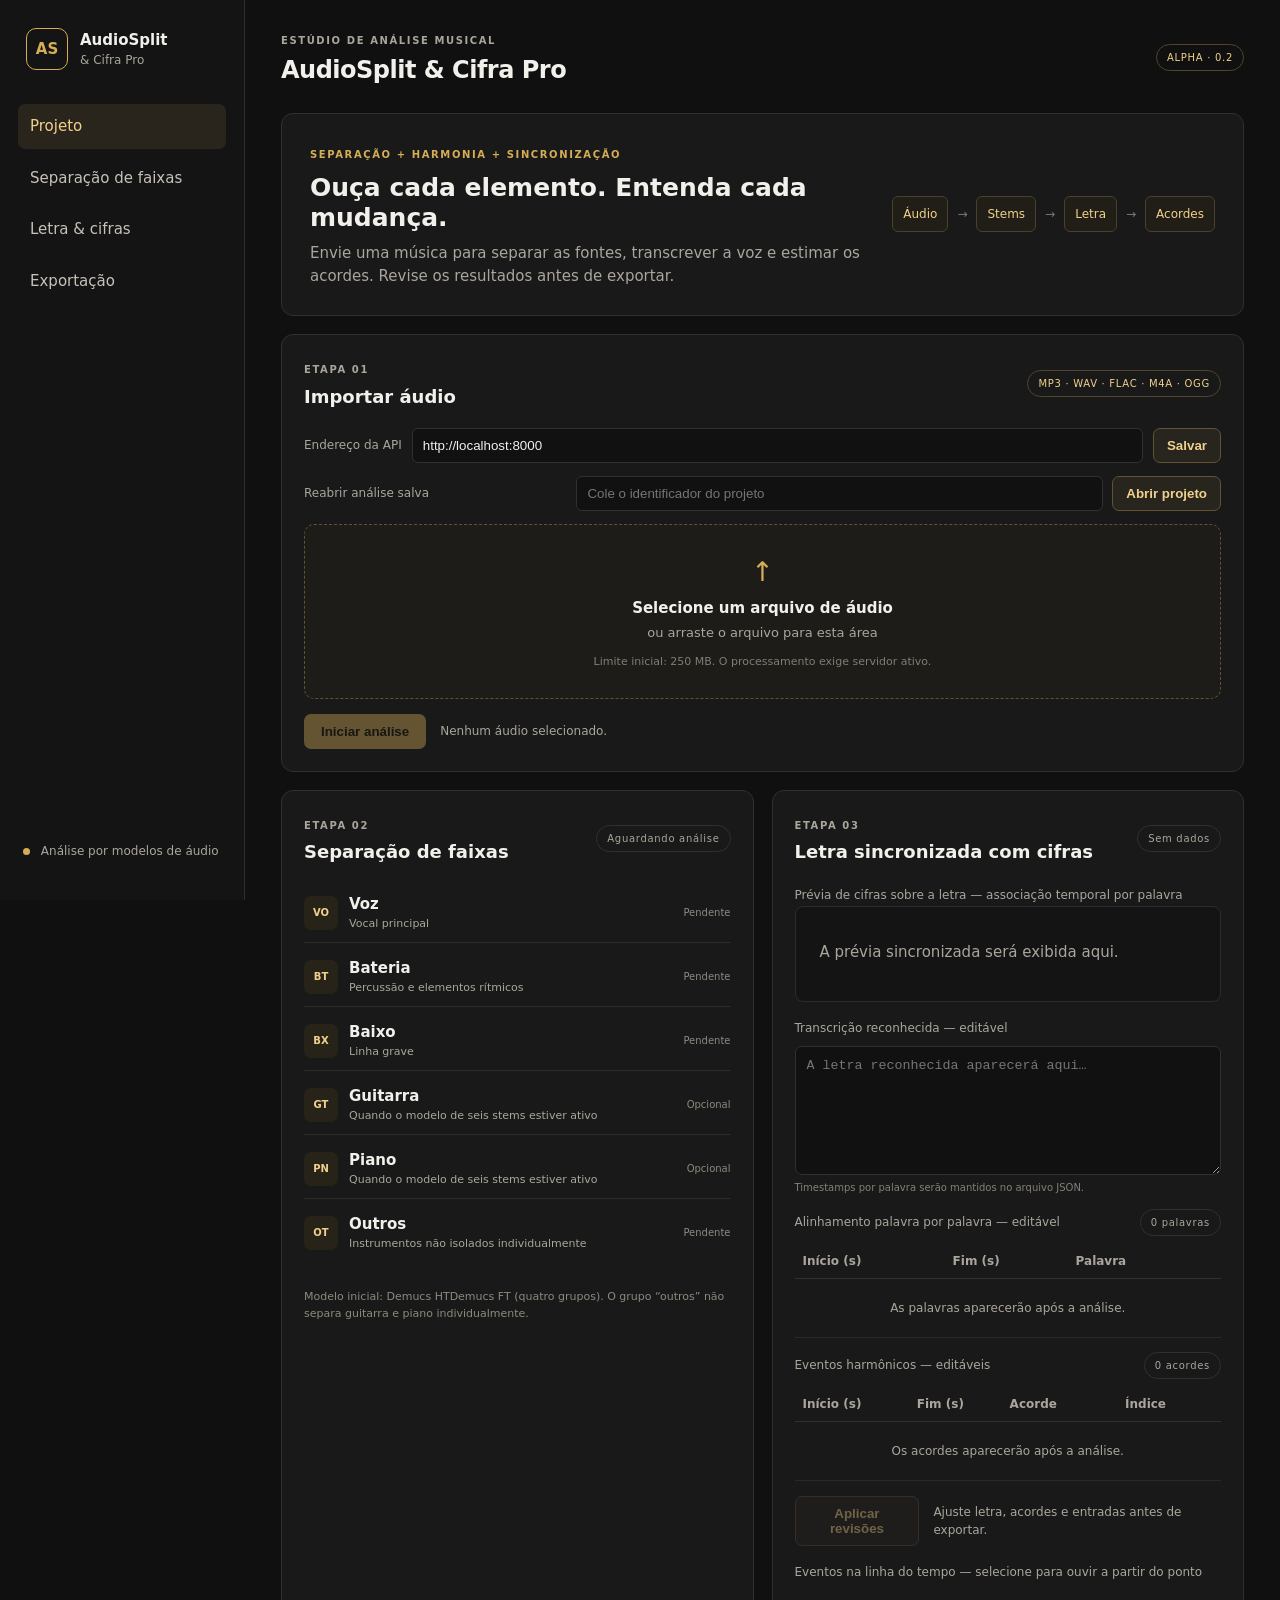
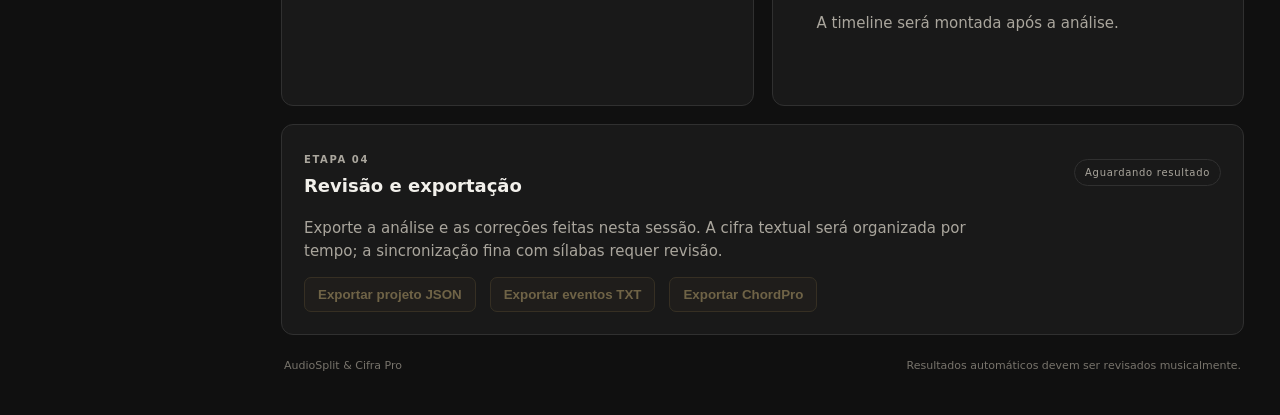
==== commit ace1128a: "fix: remover escapes literais indevidos no HTML" ====
--- a/frontend/index.html
+++ b/frontend/index.html
@@ -45,7 +45,8 @@
         <input id="audio-file" type="file" accept="audio/*,.flac">
       </label>
       <div class="file-row" id="file-info" hidden></div>
-      <div class="actions"><button class="primary-button" id="start-analysis" disabled>Iniciar análise</button><span class="helper" id="upload-status" role="status">Nenhum áudio selecionado.</span></div>\n      <audio id="source-player" class="source-player" controls hidden></audio>
+      <div class="actions"><button class="primary-button" id="start-analysis" disabled>Iniciar análise</button><span class="helper" id="upload-status" role="status">Nenhum áudio selecionado.</span></div>
+      <audio id="source-player" class="source-player" controls hidden></audio>
       <div class="job-progress" id="job-progress" hidden><div class="progress-track"><span id="progress-fill"></span></div><div class="progress-meta"><span id="job-message">Aguardando…</span><strong id="progress-value">0%</strong></div></div>
     </section>
 
@@ -66,14 +67,16 @@
 
       <section class="panel" id="letra-cifras">
         <div class="section-heading"><div><span class="eyebrow">ETAPA 03</span><h2>Letra sincronizada com cifras</h2></div><span class="tag muted" id="timeline-status">Sem dados</span></div>
-        <div class="result-block"><label>Prévia de cifras sobre a letra — associação temporal por palavra</label><div id="lyric-chord-view" class="lyric-chord-view"><span class="empty-cell">A prévia sincronizada será exibida aqui.</span></div></div>\n        <div class="result-block"><label for="lyrics-editor">Transcrição reconhecida — editável</label><textarea id="lyrics-editor" rows="7" placeholder="A letra reconhecida aparecerá aqui…"></textarea><small id="lyric-meta">Timestamps por palavra serão mantidos no arquivo JSON.</small></div>
+        <div class="result-block"><label>Prévia de cifras sobre a letra — associação temporal por palavra</label><div id="lyric-chord-view" class="lyric-chord-view"><span class="empty-cell">A prévia sincronizada será exibida aqui.</span></div></div>
+        <div class="result-block"><label for="lyrics-editor">Transcrição reconhecida — editável</label><textarea id="lyrics-editor" rows="7" placeholder="A letra reconhecida aparecerá aqui…"></textarea><small id="lyric-meta">Timestamps por palavra serão mantidos no arquivo JSON.</small></div>
         <div class="result-block"><div class="section-heading compact"><label>Alinhamento palavra por palavra — editável</label><span id="word-count" class="tag muted">0 palavras</span></div>
           <div class="table-wrap"><table class="chord-table word-table"><thead><tr><th>Início (s)</th><th>Fim (s)</th><th>Palavra</th></tr></thead><tbody id="word-rows"><tr><td colspan="3" class="empty-cell">As palavras aparecerão após a análise.</td></tr></tbody></table></div>
         </div>
         <div class="result-block"><div class="section-heading compact"><label>Eventos harmônicos — editáveis</label><span id="chord-count" class="tag muted">0 acordes</span></div>
           <div class="table-wrap"><table class="chord-table"><thead><tr><th>Início (s)</th><th>Fim (s)</th><th>Acorde</th><th>Índice</th></tr></thead><tbody id="chord-rows"><tr><td colspan="4" class="empty-cell">Os acordes aparecerão após a análise.</td></tr></tbody></table></div>
         </div>
-        <div class="actions"><button class="secondary-button" id="save-edits" disabled>Aplicar revisões</button><span class="helper" id="edit-status">Ajuste letra, acordes e entradas antes de exportar.</span></div>\n        <div class="result-block"><label>Eventos na linha do tempo — selecione para ouvir a partir do ponto</label><div id="timeline-events" class="timeline-events"><span class="empty-cell">A timeline será montada após a análise.</span></div></div>
+        <div class="actions"><button class="secondary-button" id="save-edits" disabled>Aplicar revisões</button><span class="helper" id="edit-status">Ajuste letra, acordes e entradas antes de exportar.</span></div>
+        <div class="result-block"><label>Eventos na linha do tempo — selecione para ouvir a partir do ponto</label><div id="timeline-events" class="timeline-events"><span class="empty-cell">A timeline será montada após a análise.</span></div></div>
       </section>
     </section>
 
--- a/frontend/styles.css
+++ b/frontend/styles.css
@@ -9,3 +9,5 @@
 
 .project-load{display:grid;grid-template-columns:minmax(120px,1fr) minmax(180px,2fr) auto;align-items:center;gap:9px;margin:0 0 13px}.project-load label{font-size:12px;color:var(--muted)}.project-load input{min-width:0;background:#111;border:1px solid var(--line);border-radius:6px;color:var(--text);padding:9px 10px}
 @media(max-width:700px){.project-load{grid-template-columns:1fr 1fr}.project-load label{grid-column:1/-1}.project-load input{grid-column:1/2}.project-load button{grid-column:2/3}}
+
+.unmapped-lyrics{color:var(--text);font-size:14px;line-height:1.7;padding:8px}.lyric-chord-view>small{color:var(--muted);font-size:10px;align-self:flex-end}
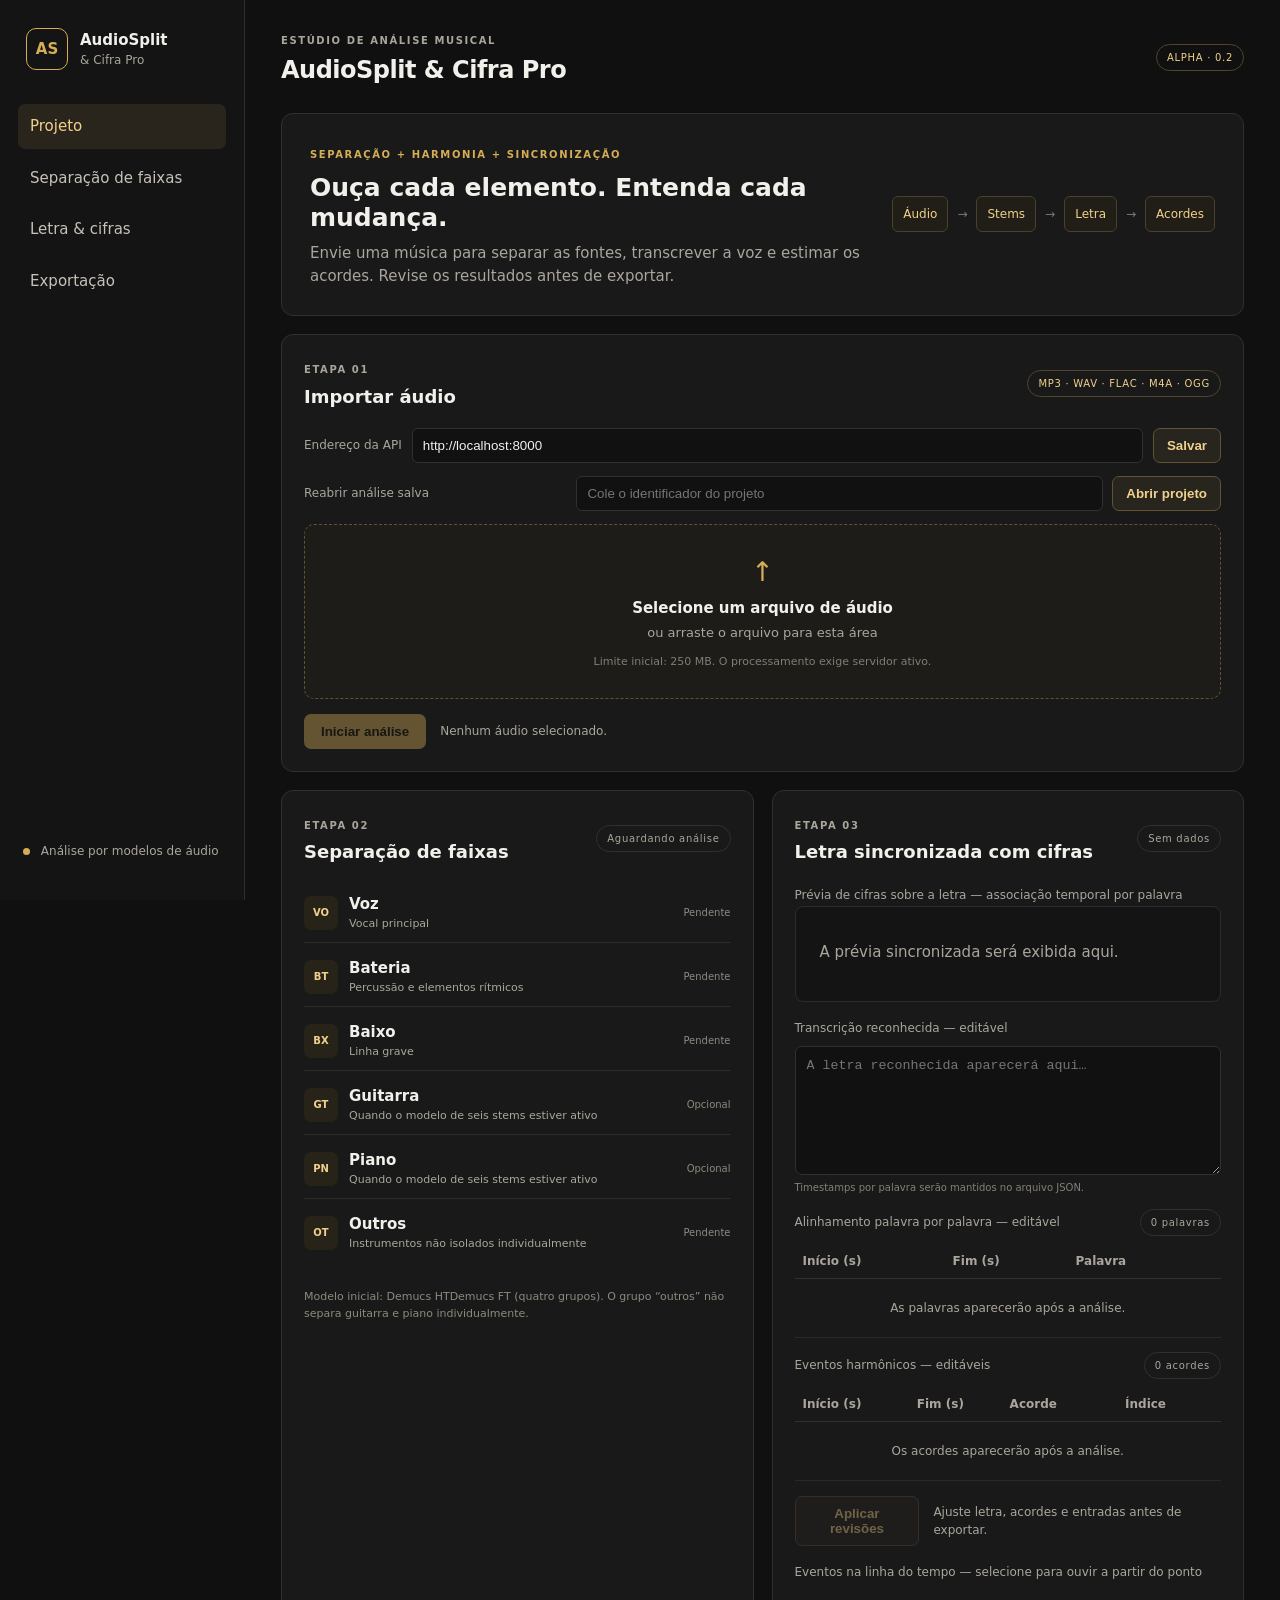
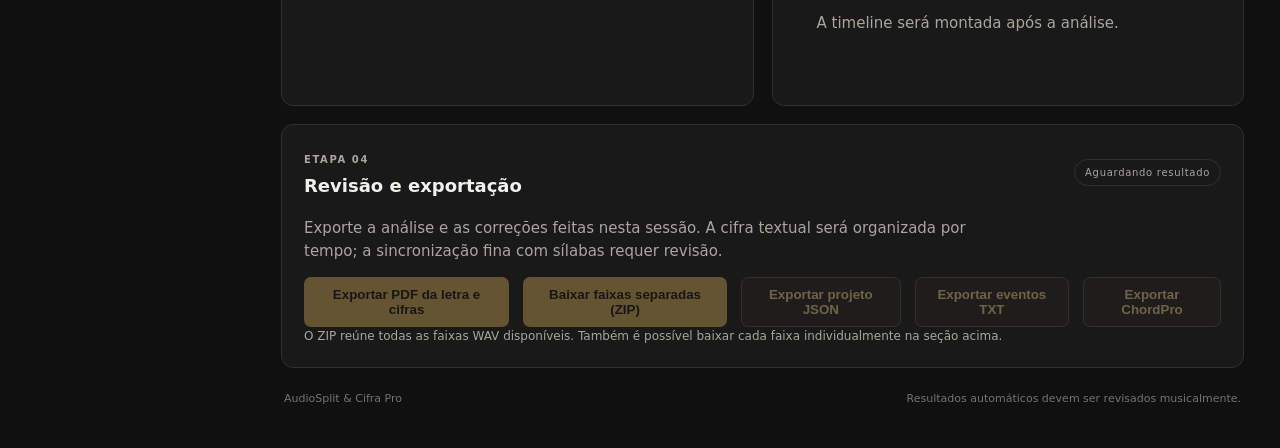
==== commit 1299035a: "Add PDF and stems ZIP export controls" ====
--- a/frontend/index.html
+++ b/frontend/index.html
@@ -83,7 +83,7 @@
     <section class="panel export-panel" id="exportacao">
       <div class="section-heading"><div><span class="eyebrow">ETAPA 04</span><h2>Revisão e exportação</h2></div><span class="tag muted" id="export-status">Aguardando resultado</span></div>
       <p>Exporte a análise e as correções feitas nesta sessão. A cifra textual será organizada por tempo; a sincronização fina com sílabas requer revisão.</p>
-      <div class="actions"><button class="secondary-button" id="export-json" disabled>Exportar projeto JSON</button><button class="secondary-button" id="export-text" disabled>Exportar eventos TXT</button><button class="secondary-button" id="export-chordpro" disabled>Exportar ChordPro</button></div>
+      <div class="actions"><button class="primary-button" id="export-pdf" disabled>Exportar PDF da letra e cifras</button><button class="primary-button" id="export-stems" disabled>Baixar faixas separadas (ZIP)</button><button class="secondary-button" id="export-json" disabled>Exportar projeto JSON</button><button class="secondary-button" id="export-text" disabled>Exportar eventos TXT</button><button class="secondary-button" id="export-chordpro" disabled>Exportar ChordPro</button></div><p class="helper">O ZIP reúne todas as faixas WAV disponíveis. Também é possível baixar cada faixa individualmente na seção acima.</p>
     </section>
     <footer>AudioSplit & Cifra Pro <span>Resultados automáticos devem ser revisados musicalmente.</span></footer>
   </main>
